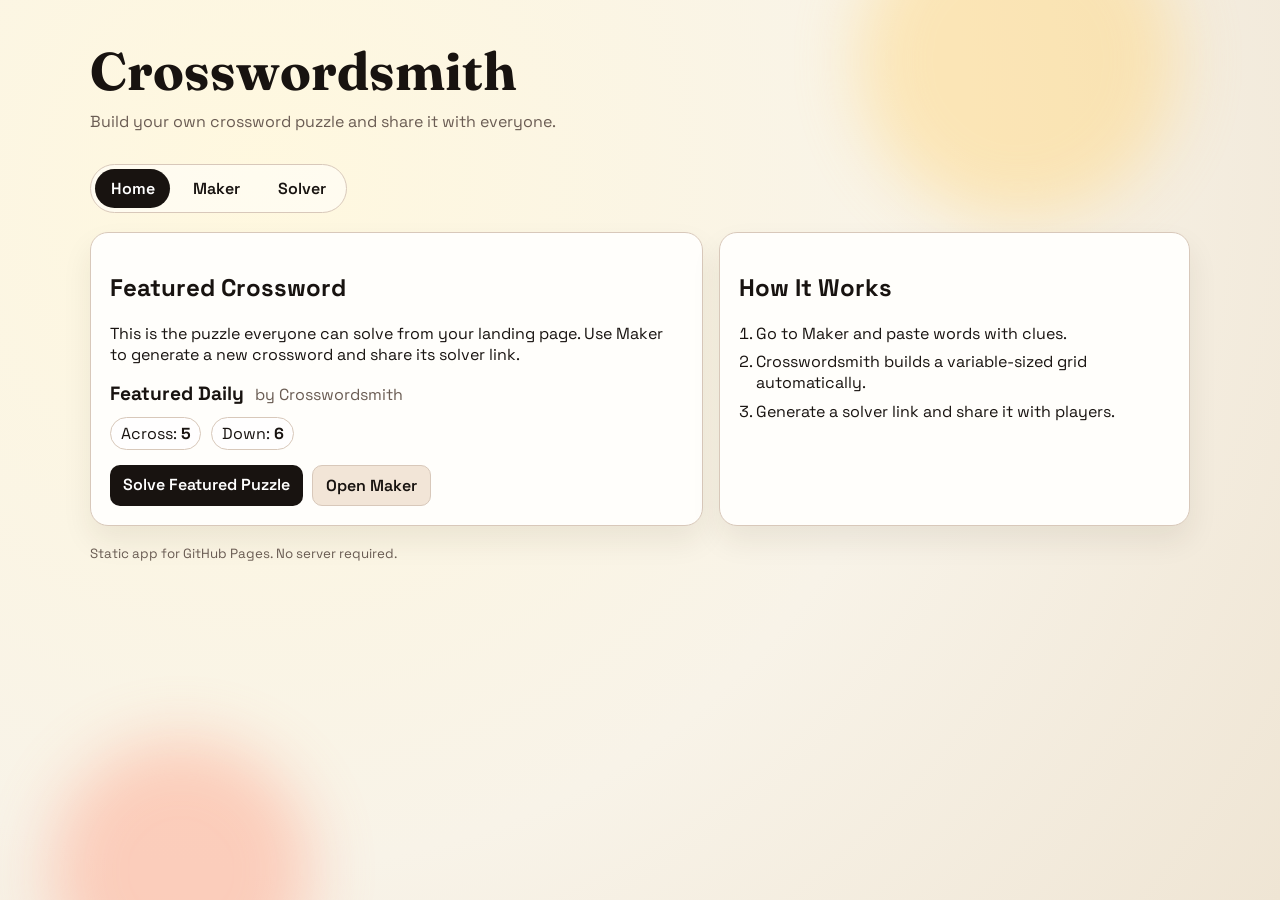
==== index.html @ e9f3e0bb "initial commit" ====
<!doctype html>
<html lang="en">
  <head>
    <meta charset="UTF-8" />
    <meta name="viewport" content="width=device-width, initial-scale=1.0" />
    <title>Crosswordsmith</title>
    <meta
      name="description"
      content="Build custom crosswords and publish a featured puzzle for everyone to solve."
    />
    <link rel="preconnect" href="https://fonts.googleapis.com" />
    <link rel="preconnect" href="https://fonts.gstatic.com" crossorigin />
    <link
      href="https://fonts.googleapis.com/css2?family=Space+Grotesk:wght@400;500;700&family=Fraunces:opsz,wght@9..144,700&display=swap"
      rel="stylesheet"
    />
    <link rel="stylesheet" href="css/styles.css" />
  </head>
  <body>
    <div class="bg-orb orb-a"></div>
    <div class="bg-orb orb-b"></div>

    <header class="site-header">
      <h1>Crosswordsmith</h1>
      <p>Build your own crossword puzzle and share it with everyone.</p>
      <nav class="top-nav" aria-label="Main navigation">
        <a href="index.html" aria-current="page">Home</a>
        <a href="maker.html">Maker</a>
        <a href="solver.html">Solver</a>
      </nav>
    </header>

    <main class="layout home-layout">
      <section class="panel hero-panel">
        <h2>Featured Crossword</h2>
        <p>
          This is the puzzle everyone can solve from your landing page. Use Maker to generate a new
          crossword and share its solver link.
        </p>

        <div class="featured-meta">
          <strong id="home-title">Featured Daily</strong>
          <span id="home-author">by Crosswordsmith</span>
        </div>

        <div class="pill-row">
          <span class="pill">Across: <b id="home-across-count">0</b></span>
          <span class="pill">Down: <b id="home-down-count">0</b></span>
        </div>

        <div class="toolbar">
          <a id="solve-featured-link" class="btn-link" href="solver.html">Solve Featured Puzzle</a>
          <a class="btn-link secondary" href="maker.html">Open Maker</a>
        </div>
      </section>

      <section class="panel">
        <h2>How It Works</h2>
        <ol class="steps-list">
          <li>Go to Maker and paste words with clues.</li>
          <li>Crosswordsmith builds a variable-sized grid automatically.</li>
          <li>Generate a solver link and share it with players.</li>
        </ol>
      </section>
    </main>

    <footer class="site-footer">
      <small>Static app for GitHub Pages. No server required.</small>
    </footer>

    <script type="module" src="js/home.js"></script>
  </body>
</html>
---- css/styles.css ----
:root {
  --bg: #f8f3e8;
  --paper: #fffdf7;
  --ink: #181310;
  --muted: #6a5c53;
  --accent: #d9421b;
  --accent-soft: #ff8f6d;
  --line: #d8c8ba;
  --good: #2a7e3f;
  --bad: #a42020;
  --black: #12100f;
}

a {
  color: inherit;
}

* {
  box-sizing: border-box;
}

body {
  margin: 0;
  min-height: 100vh;
  font-family: "Space Grotesk", sans-serif;
  color: var(--ink);
  background: radial-gradient(circle at 20% 20%, #fff8df 0%, var(--bg) 55%, #efe5d4 100%);
  position: relative;
  overflow-x: hidden;
}

.bg-orb {
  position: fixed;
  border-radius: 999px;
  filter: blur(32px);
  opacity: 0.45;
  pointer-events: none;
  z-index: -1;
  animation: drift 10s ease-in-out infinite alternate;
}

.orb-a {
  width: 320px;
  height: 320px;
  background: #ffd57b;
  top: -100px;
  right: 8%;
}

.orb-b {
  width: 260px;
  height: 260px;
  background: #ff9f85;
  bottom: -100px;
  left: 4%;
  animation-duration: 13s;
}

.site-header,
.layout,
.site-footer {
  width: min(1100px, 92vw);
  margin-inline: auto;
}

.site-header {
  padding: 2.4rem 0 1.2rem;
  animation: rise-in 0.45s ease;
}

.site-header h1 {
  margin: 0;
  font-family: "Fraunces", serif;
  font-size: clamp(2.1rem, 5vw, 3.3rem);
}

.site-header p {
  margin-top: 0.45rem;
  color: var(--muted);
}

.top-nav {
  margin-top: 1rem;
  display: inline-flex;
  gap: 0.5rem;
  background: rgba(255, 255, 255, 0.5);
  border: 1px solid var(--line);
  border-radius: 999px;
  padding: 0.28rem;
}

.top-nav a {
  text-decoration: none;
  border-radius: 999px;
  padding: 0.55rem 0.95rem;
  font-weight: 600;
}

.top-nav a[aria-current="page"] {
  background: var(--ink);
  color: #fff;
}

.layout {
  display: grid;
}

.panel {
  background: color-mix(in srgb, var(--paper), #ffffff 50%);
  border: 1px solid var(--line);
  border-radius: 18px;
  padding: 1.2rem;
  backdrop-filter: blur(5px);
  box-shadow: 0 15px 30px rgba(52, 33, 12, 0.08);
  animation: rise-in 0.4s ease;
}

.meta-grid {
  display: grid;
  grid-template-columns: repeat(4, minmax(120px, 1fr));
  gap: 0.7rem;
}

.maker-meta-grid {
  grid-template-columns: repeat(2, minmax(180px, 1fr));
}

label {
  font-size: 0.9rem;
  display: grid;
  gap: 0.35rem;
}

input,
button,
textarea {
  font: inherit;
}

input,
textarea {
  border: 1px solid var(--line);
  border-radius: 10px;
  padding: 0.5rem 0.6rem;
  background: #fffdf9;
}

.toolbar {
  margin-top: 0.95rem;
  display: flex;
  flex-wrap: wrap;
  gap: 0.6rem;
}

button {
  border: 0;
  border-radius: 10px;
  padding: 0.55rem 0.8rem;
  background: var(--ink);
  color: #fff;
  font-weight: 600;
  cursor: pointer;
}

button:hover {
  transform: translateY(-1px);
}

.hint {
  color: var(--muted);
  margin: 0.85rem 0;
}

.board-wrap {
  overflow: auto;
  border: 1px solid var(--line);
  border-radius: 12px;
  padding: 0.7rem;
  background: #fffefa;
}

.hidden {
  display: none;
}

.crossword-grid {
  display: grid;
  gap: 2px;
  width: fit-content;
  margin: 0 auto;
}

.cell {
  width: 36px;
  height: 36px;
  border: 1px solid #dacbbb;
  background: #fff;
  position: relative;
}

.cell.black {
  background: var(--black);
  border-color: #000;
}

.cell.active-word {
  background: #f6efd9;
}

.cell.active-cell {
  background: #e7d7b4;
  border-color: #be9d6d;
}

.cell-num {
  position: absolute;
  top: 2px;
  left: 3px;
  font-size: 0.58rem;
  color: #5c4d41;
  user-select: none;
}

.cell input {
  width: 100%;
  height: 100%;
  border: 0;
  border-radius: 0;
  text-align: center;
  text-transform: uppercase;
  font-weight: 700;
  font-size: 1rem;
  background: transparent;
  padding: 0;
}

.cell input:focus {
  outline: 2px solid #d7b784;
}

.clues-grid {
  margin-top: 1rem;
  display: grid;
  gap: 1rem;
  grid-template-columns: repeat(2, minmax(220px, 1fr));
}

.clue-list {
  display: grid;
  gap: 0.5rem;
  max-height: 260px;
  overflow: auto;
  padding-right: 0.2rem;
}

.clue-item {
  display: grid;
  grid-template-columns: 40px 1fr;
  align-items: center;
  gap: 0.45rem;
}

.clue-item span {
  font-weight: 700;
}

.share-output {
  margin-top: 0.9rem;
}

.link-input {
  flex: 1 1 260px;
  min-width: 200px;
}

.file-upload-btn {
  display: inline-flex;
  align-items: center;
  justify-content: center;
  border-radius: 10px;
  padding: 0.55rem 0.8rem;
  font-weight: 600;
  cursor: pointer;
  background: #f2e5d7;
  color: var(--ink);
  border: 1px solid var(--line);
}

.saved-drafts-list {
  margin: 0.6rem 0 0;
  padding: 0;
  list-style: none;
  display: grid;
  gap: 0.5rem;
}

.saved-draft-item {
  display: flex;
  align-items: center;
  justify-content: space-between;
  gap: 0.6rem;
  padding: 0.45rem 0.6rem;
  border: 1px solid var(--line);
  border-radius: 10px;
  background: #fffef9;
}

.saved-draft-name {
  font-weight: 600;
  overflow: hidden;
  text-overflow: ellipsis;
  white-space: nowrap;
}

.saved-draft-actions {
  display: flex;
  gap: 0.4rem;
  flex-shrink: 0;
}

.saved-draft-actions button {
  padding: 0.35rem 0.55rem;
  font-size: 0.85rem;
}

.solver-meta {
  display: flex;
  flex-wrap: wrap;
  gap: 0.75rem;
  align-items: baseline;
}

.solver-meta strong {
  font-size: 1.2rem;
}

.solver-meta span {
  color: var(--muted);
}

.solver-clues {
  margin: 0;
  padding-left: 0;
  list-style: none;
  display: grid;
  gap: 0.4rem;
}

.solver-clues li {
  border-radius: 8px;
  padding: 0.15rem 0.35rem;
  transition: background-color 120ms ease, color 120ms ease;
  cursor: pointer;
}

.solver-clues li.active-clue {
  background: #f5ecd8;
  color: #2f2418;
}

.solver-clues li:hover {
  background: #f7f0de;
}

.good {
  color: var(--good);
}

.bad {
  color: var(--bad);
}

.site-footer {
  padding: 1rem 0 2rem;
  color: var(--muted);
}

.word-bank {
  margin-top: 0.8rem;
}

textarea {
  resize: vertical;
}

.input-header-row {
  display: flex;
  justify-content: space-between;
  align-items: center;
  gap: 0.8rem;
}

.input-header-row h3 {
  margin: 0;
  font-size: 1rem;
}

.secondary-btn {
  background: #f2e5d7;
  color: var(--ink);
  border: 1px solid var(--line);
}

.input-hint {
  margin-top: 0.5rem;
  margin-bottom: 0.6rem;
}

.entry-rows {
  border: 1px solid var(--line);
  border-radius: 12px;
  background: #fffef9;
  padding: 0.55rem;
  max-height: 320px;
  overflow-y: auto;
  display: grid;
  gap: 0.55rem;
}

.entry-row {
  display: grid;
  grid-template-columns: minmax(240px, 1fr) minmax(130px, 190px) auto;
  gap: 0.8rem;
  align-items: end;
}

.entry-row label {
  min-width: 0;
}

.entry-row input {
  width: 100%;
}

.entry-answer {
  text-transform: uppercase;
}

.remove-row-btn {
  background: #efe3d5;
  color: var(--ink);
  border: 1px solid var(--line);
  white-space: nowrap;
}

.generation-controls {
  margin-top: 0.9rem;
}

.mode-tabs {
  display: flex;
  gap: 0.5rem;
  margin: 0.9rem 0;
}

.mode-tab-btn {
  background: #f2e5d7;
  color: var(--ink);
  border: 1px solid var(--line);
}

.mode-tab-btn.active {
  background: var(--ink);
  color: #fff;
}

.manual-builder {
  margin-top: 0.6rem;
}

.manual-grid-viewport {
  width: 100%;
  max-width: 640px;
  height: 440px;
  overflow: auto;
  border: 1px solid var(--line);
  border-radius: 12px;
  padding: 0.7rem;
  background: #fffefa repeating-linear-gradient(
      0deg,
      transparent,
      transparent 35px,
      rgba(90, 70, 50, 0.06) 35px,
      rgba(90, 70, 50, 0.06) 36px
    ),
    repeating-linear-gradient(
      90deg,
      transparent,
      transparent 35px,
      rgba(90, 70, 50, 0.06) 35px,
      rgba(90, 70, 50, 0.06) 36px
    );
  margin: 0 auto;
}

/* The manual grid only renders the cells near the current scroll position
   (see renderManualWindow in maker.js) rather than every cell in the
   pannable range, so it uses absolute positioning within an explicitly
   sized canvas instead of the automatic/solver grids' CSS Grid layout. */
#manual-grid {
  position: relative;
  display: block;
}

#manual-grid .cell {
  position: absolute;
}


.crossword-grid.block-mode .cell:not(.black) input {
  cursor: cell;
}

.crossword-grid.block-mode .cell.black {
  cursor: pointer;
}

.manual-clue-item {
  display: grid;
  grid-template-columns: 28px 1fr;
  align-items: center;
  gap: 0.45rem;
}

.manual-clue-item .clue-num {
  font-weight: 700;
  color: var(--muted);
}

.manual-clue-input {
  width: 100%;
}

select {
  border: 1px solid var(--line);
  border-radius: 10px;
  padding: 0.5rem 0.6rem;
  background: #fffdf9;
  font: inherit;
}

.report-box {
  margin-top: 0.9rem;
  border: 1px solid var(--line);
  border-radius: 12px;
  background: #fffaf3;
  padding: 0.75rem;
}

.report-box h3 {
  margin: 0;
}

.report-list {
  margin: 0;
  margin-top: 0.5rem;
  padding-left: 1.1rem;
  display: grid;
  gap: 0.3rem;
}

.home-layout {
  grid-template-columns: 1.3fr 1fr;
  gap: 1rem;
}

.hero-panel {
  animation-delay: 0.06s;
}

.featured-meta {
  display: flex;
  flex-wrap: wrap;
  align-items: baseline;
  gap: 0.7rem;
}

.featured-meta strong {
  font-size: 1.2rem;
}

.featured-meta span {
  color: var(--muted);
}

.pill-row {
  margin-top: 0.7rem;
  display: flex;
  gap: 0.6rem;
  flex-wrap: wrap;
}

.pill {
  border: 1px solid var(--line);
  background: rgba(255, 255, 255, 0.7);
  border-radius: 999px;
  padding: 0.3rem 0.6rem;
}

.btn-link {
  display: inline-flex;
  text-decoration: none;
  border-radius: 10px;
  padding: 0.55rem 0.8rem;
  background: var(--ink);
  color: #fff;
  font-weight: 600;
}

.btn-link.secondary {
  background: #f2e5d7;
  color: var(--ink);
  border: 1px solid var(--line);
}

.steps-list {
  margin: 0;
  padding-left: 1.1rem;
  display: grid;
  gap: 0.45rem;
}

@keyframes rise-in {
  from {
    transform: translateY(8px);
    opacity: 0;
  }
  to {
    transform: translateY(0);
    opacity: 1;
  }
}

@keyframes drift {
  from {
    transform: translateY(0) translateX(0);
  }
  to {
    transform: translateY(12px) translateX(14px);
  }
}

@media (max-width: 860px) {
  .meta-grid {
    grid-template-columns: repeat(2, minmax(120px, 1fr));
  }

  .home-layout {
    grid-template-columns: 1fr;
  }

  .clues-grid {
    grid-template-columns: 1fr;
  }

  .cell {
    width: 32px;
    height: 32px;
  }

  .entry-row {
    grid-template-columns: 1fr;
  }
}
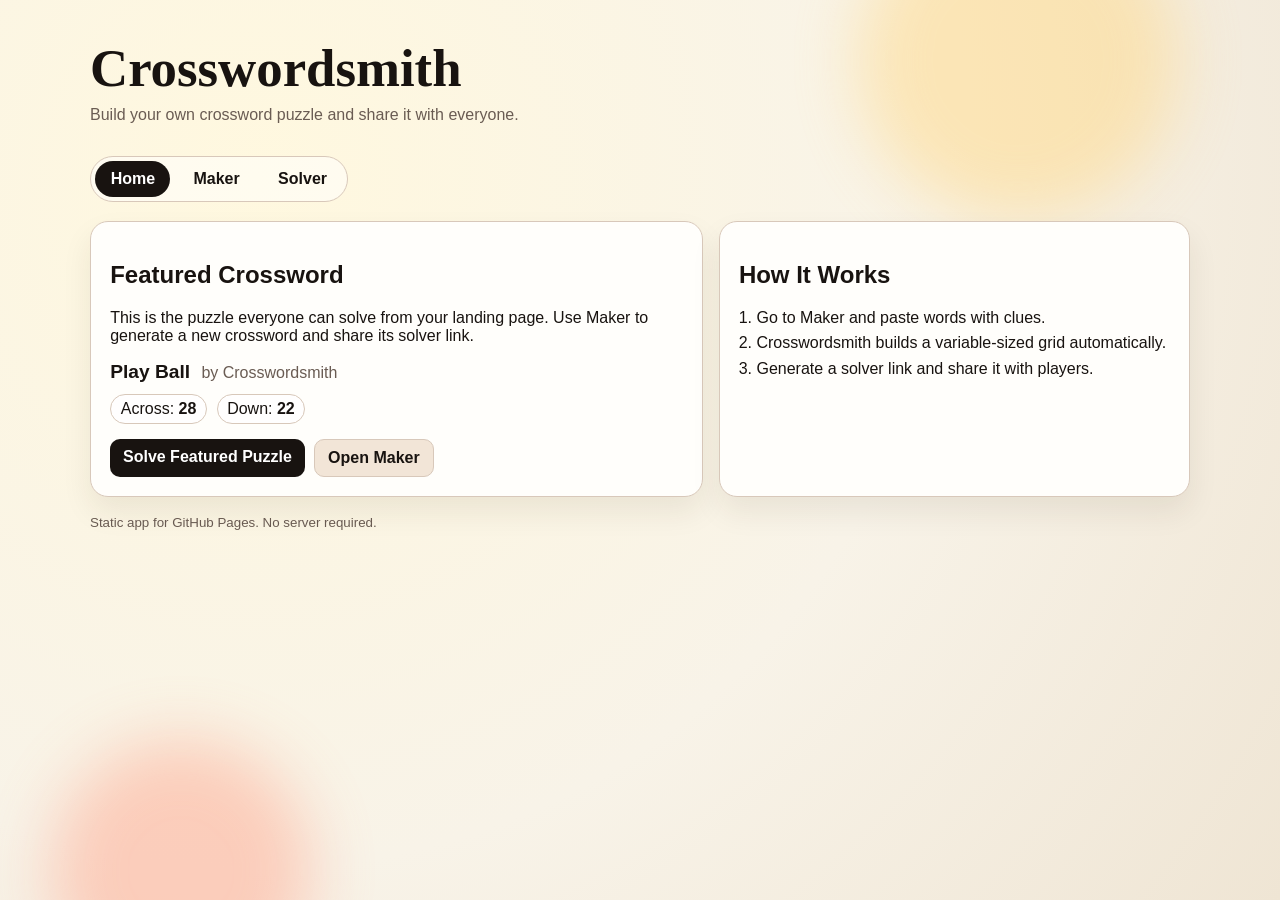
==== commit bde04260: "final pass for security" ====
--- a/index.html
+++ b/index.html
@@ -3,6 +3,11 @@
   <head>
     <meta charset="UTF-8" />
     <meta name="viewport" content="width=device-width, initial-scale=1.0" />
+    <meta name="referrer" content="strict-origin-when-cross-origin" />
+    <meta
+      http-equiv="Content-Security-Policy"
+      content="default-src 'self'; script-src 'self'; style-src 'self' 'unsafe-inline' https://fonts.googleapis.com; font-src https://fonts.gstatic.com; img-src 'self' data:; connect-src 'self'; object-src 'none'; base-uri 'self'; form-action 'self'; frame-src 'none'; manifest-src 'self'"
+    />
     <title>Crosswordsmith</title>
     <meta
       name="description"
--- a/css/styles.css
+++ b/css/styles.css
@@ -105,6 +105,11 @@
   display: grid;
 }
 
+.solver-layout {
+  width: min(1500px, 97vw);
+  gap: 1rem;
+}
+
 .panel {
   background: color-mix(in srgb, var(--paper), #ffffff 50%);
   border: 1px solid var(--line);
@@ -172,11 +177,14 @@
 }
 
 .board-wrap {
+  max-width: 100%;
   overflow: auto;
   border: 1px solid var(--line);
   border-radius: 12px;
   padding: 0.7rem;
   background: #fffefa;
+  overscroll-behavior-x: contain;
+  min-width: 0;
 }
 
 .hidden {
@@ -184,6 +192,7 @@
 }
 
 .crossword-grid {
+  --cell-size: var(--solver-cell-size, 32px);
   display: grid;
   gap: 2px;
   width: fit-content;
@@ -191,8 +200,8 @@
 }
 
 .cell {
-  width: 36px;
-  height: 36px;
+  width: var(--cell-size);
+  height: var(--cell-size);
   border: 1px solid #dacbbb;
   background: #fff;
   position: relative;
@@ -214,9 +223,9 @@
 
 .cell-num {
   position: absolute;
-  top: 2px;
-  left: 3px;
-  font-size: 0.58rem;
+  top: max(1px, calc(var(--cell-size) * 0.06));
+  left: max(2px, calc(var(--cell-size) * 0.09));
+  font-size: clamp(0.42rem, calc(var(--cell-size) * 0.18), 0.58rem);
   color: #5c4d41;
   user-select: none;
 }
@@ -229,7 +238,7 @@
   text-align: center;
   text-transform: uppercase;
   font-weight: 700;
-  font-size: 1rem;
+  font-size: clamp(0.72rem, calc(var(--cell-size) * 0.5), 1rem);
   background: transparent;
   padding: 0;
 }
@@ -239,10 +248,13 @@
 }
 
 .clues-grid {
-  margin-top: 1rem;
   display: grid;
   gap: 1rem;
   grid-template-columns: repeat(2, minmax(220px, 1fr));
+  align-content: start;
+  min-width: 0;
+  grid-column: 2 / 3;
+  grid-row: 1 / span 2;
 }
 
 .clue-list {
@@ -344,6 +356,10 @@
   list-style: none;
   display: grid;
   gap: 0.4rem;
+  max-height: 60vh;
+  max-height: 60dvh;
+  overflow: auto;
+  padding-right: 0.35rem;
 }
 
 .solver-clues li {
@@ -360,6 +376,69 @@
 
 .solver-clues li:hover {
   background: #f7f0de;
+}
+
+.solver-panel {
+  display: grid;
+  gap: 1rem;
+  align-items: start;
+  grid-template-columns: minmax(0, 1.4fr) minmax(320px, 1fr);
+}
+
+.solver-board-toolbar {
+  grid-column: 1 / 2;
+  display: flex;
+  flex-wrap: wrap;
+  justify-content: space-between;
+  align-items: center;
+  gap: 0.7rem;
+}
+
+.solver-board-label {
+  color: var(--muted);
+  font-size: 0.92rem;
+  font-weight: 600;
+}
+
+.solver-zoom-controls {
+  display: inline-flex;
+  align-items: center;
+  gap: 0.5rem;
+  flex-wrap: wrap;
+}
+
+.solver-zoom-controls button {
+  min-width: 3rem;
+}
+
+.zoom-level {
+  min-width: 4ch;
+  font-weight: 700;
+  color: var(--muted);
+  text-align: right;
+}
+
+.solver-scroll-hint {
+  grid-column: 1 / 2;
+  margin: -0.35rem 0 0;
+  color: var(--muted);
+  font-size: 0.9rem;
+  text-align: center;
+}
+
+.solver-panel .board-wrap {
+  grid-column: 1 / 2;
+}
+
+.solver-clue-section {
+  min-width: 0;
+  display: grid;
+  grid-template-rows: auto minmax(0, 1fr);
+  gap: 0.5rem;
+}
+
+.solver-clue-section h3 {
+  margin: 0;
 }
 
 .good {
@@ -653,12 +732,34 @@
     grid-template-columns: 1fr;
   }
 
-  .cell {
-    width: 32px;
-    height: 32px;
+  .crossword-grid {
+    --cell-size: 30px;
+  }
+
+  .solver-board-toolbar {
+    align-items: start;
   }
 
   .entry-row {
     grid-template-columns: 1fr;
   }
 }
+
+@media (max-width: 1180px) {
+  .solver-panel {
+    grid-template-columns: 1fr;
+  }
+
+  .solver-panel .board-wrap,
+  .solver-board-toolbar,
+  .solver-scroll-hint,
+  .clues-grid {
+    grid-column: auto;
+    grid-row: auto;
+  }
+
+  .solver-clues {
+    max-height: 40vh;
+    max-height: 40dvh;
+  }
+}
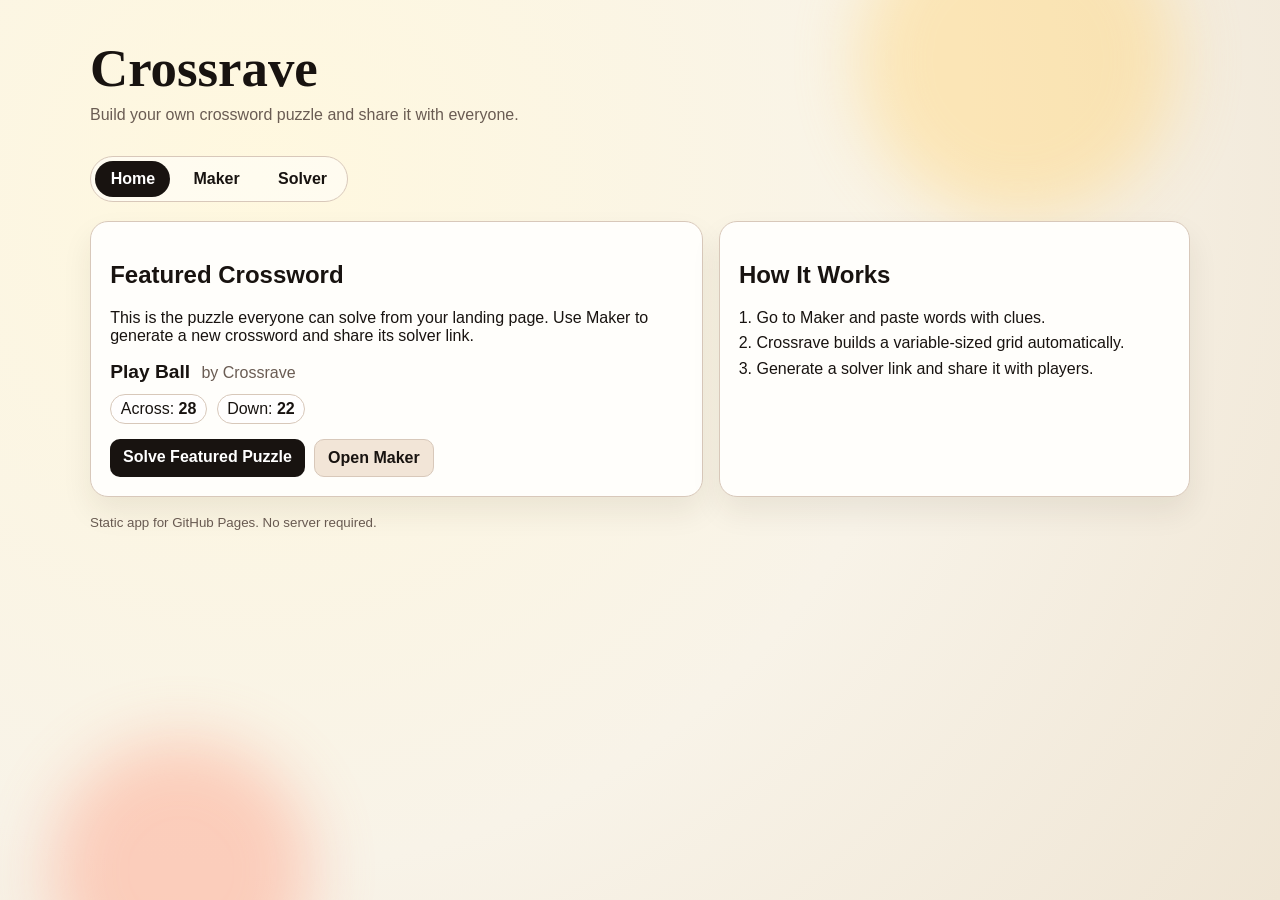
==== commit a6694380: "Rename Crosswordsmith/crosslark to Crossrave" ====
--- a/index.html
+++ b/index.html
@@ -8,7 +8,7 @@
       http-equiv="Content-Security-Policy"
       content="default-src 'self'; script-src 'self'; style-src 'self' 'unsafe-inline' https://fonts.googleapis.com; font-src https://fonts.gstatic.com; img-src 'self' data:; connect-src 'self'; object-src 'none'; base-uri 'self'; form-action 'self'; frame-src 'none'; manifest-src 'self'"
     />
-    <title>Crosswordsmith</title>
+    <title>Crossrave</title>
     <meta
       name="description"
       content="Build custom crosswords and publish a featured puzzle for everyone to solve."
@@ -26,7 +26,7 @@
     <div class="bg-orb orb-b"></div>
 
     <header class="site-header">
-      <h1>Crosswordsmith</h1>
+      <h1>Crossrave</h1>
       <p>Build your own crossword puzzle and share it with everyone.</p>
       <nav class="top-nav" aria-label="Main navigation">
         <a href="index.html" aria-current="page">Home</a>
@@ -45,7 +45,7 @@
 
         <div class="featured-meta">
           <strong id="home-title">Featured Daily</strong>
-          <span id="home-author">by Crosswordsmith</span>
+          <span id="home-author">by Crossrave</span>
         </div>
 
         <div class="pill-row">
@@ -63,7 +63,7 @@
         <h2>How It Works</h2>
         <ol class="steps-list">
           <li>Go to Maker and paste words with clues.</li>
-          <li>Crosswordsmith builds a variable-sized grid automatically.</li>
+          <li>Crossrave builds a variable-sized grid automatically.</li>
           <li>Generate a solver link and share it with players.</li>
         </ol>
       </section>
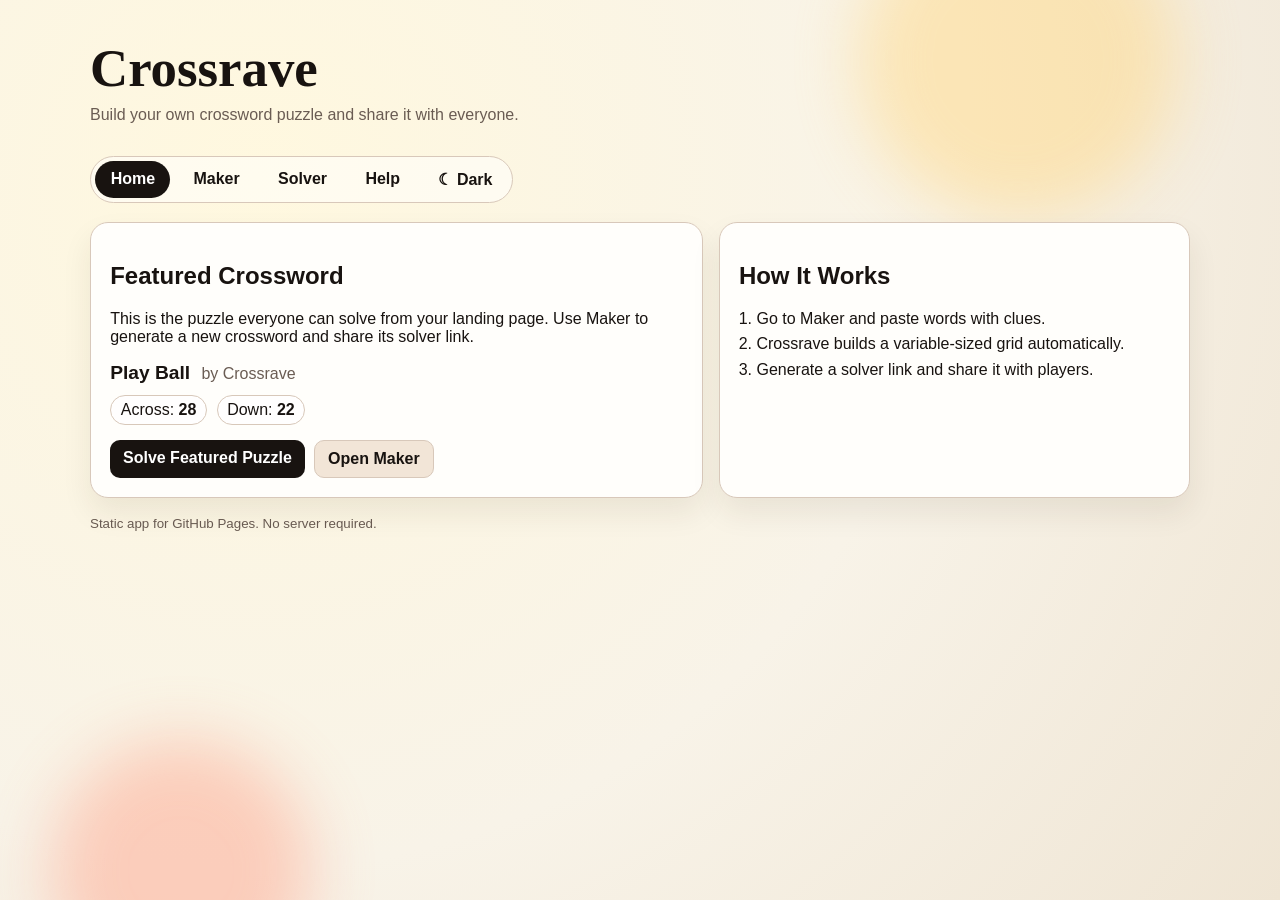
==== commit 95277181: "Implement help guide, print layout, solve timer, completion screen, dark mode (#15 #14 #12 #11 #17)" ====
--- a/index.html
+++ b/index.html
@@ -20,6 +20,7 @@
       rel="stylesheet"
     />
     <link rel="stylesheet" href="css/styles.css" />
+    <script src="js/theme-init.js"></script>
   </head>
   <body>
     <div class="bg-orb orb-a"></div>
@@ -74,5 +75,6 @@
     </footer>
 
     <script type="module" src="js/home.js"></script>
+    <script type="module" src="js/site.js"></script>
   </body>
 </html>
--- a/css/styles.css
+++ b/css/styles.css
@@ -1,7 +1,11 @@
 :root {
+  color-scheme: light;
   --bg: #f8f3e8;
+  --bg-grad-a: #fff8df;
+  --bg-grad-b: #efe5d4;
   --paper: #fffdf7;
   --ink: #181310;
+  --on-ink: #ffffff;
   --muted: #6a5c53;
   --accent: #d9421b;
   --accent-soft: #ff8f6d;
@@ -9,6 +13,69 @@
   --good: #2a7e3f;
   --bad: #a42020;
   --black: #12100f;
+  --black-border: #000000;
+  --orb-a: #ffd57b;
+  --orb-b: #ff9f85;
+  --nav-bg: rgba(255, 255, 255, 0.5);
+  --panel-bg: color-mix(in srgb, var(--paper), #ffffff 50%);
+  --field-bg: #fffdf9;
+  --surface-2: #fffefa;
+  --surface-3: #fffaf3;
+  --secondary-bg: #f2e5d7;
+  --pill-bg: rgba(255, 255, 255, 0.7);
+  --cell-bg: #ffffff;
+  --cell-border: #dacbbb;
+  --cell-num: #5c4d41;
+  --cell-active-word: #f6efd9;
+  --cell-active-cell: #e7d7b4;
+  --cell-active-border: #be9d6d;
+  --focus-ring: #d7b784;
+  --clue-active-bg: #f5ecd8;
+  --clue-active-ink: #2f2418;
+  --clue-hover-bg: #f7f0de;
+  --overlay-backdrop: rgba(24, 19, 16, 0.45);
+}
+
+[data-theme="dark"] {
+  color-scheme: dark;
+  --bg: #17130f;
+  --bg-grad-a: #221b13;
+  --bg-grad-b: #120e0a;
+  --paper: #1e1913;
+  --ink: #f0e9df;
+  --on-ink: #17130f;
+  --muted: #b5a795;
+  --accent: #ff7a52;
+  --accent-soft: #ff8f6d;
+  --line: #4a4136;
+  --good: #7ed99a;
+  --bad: #ff9d9d;
+  --black: #000000;
+  --black-border: #4a4136;
+  --orb-a: #6b5420;
+  --orb-b: #6e3a29;
+  --nav-bg: rgba(0, 0, 0, 0.35);
+  --panel-bg: rgba(34, 28, 21, 0.88);
+  --field-bg: #26201a;
+  --surface-2: #221d16;
+  --surface-3: #262019;
+  --secondary-bg: #3a322a;
+  --pill-bg: rgba(0, 0, 0, 0.3);
+  --cell-bg: #2b251e;
+  --cell-border: #57493c;
+  --cell-num: #cfc2b0;
+  --cell-active-word: #3e3423;
+  --cell-active-cell: #5b4a29;
+  --cell-active-border: #b3945e;
+  --focus-ring: #d7b784;
+  --clue-active-bg: #443a28;
+  --clue-active-ink: #f4ecdd;
+  --clue-hover-bg: #322b21;
+  --overlay-backdrop: rgba(0, 0, 0, 0.6);
+}
+
+[data-theme="dark"] .bg-orb {
+  opacity: 0.2;
 }
 
 a {
@@ -24,7 +91,7 @@
   min-height: 100vh;
   font-family: "Space Grotesk", sans-serif;
   color: var(--ink);
-  background: radial-gradient(circle at 20% 20%, #fff8df 0%, var(--bg) 55%, #efe5d4 100%);
+  background: radial-gradient(circle at 20% 20%, var(--bg-grad-a) 0%, var(--bg) 55%, var(--bg-grad-b) 100%);
   position: relative;
   overflow-x: hidden;
 }
@@ -42,7 +109,7 @@
 .orb-a {
   width: 320px;
   height: 320px;
-  background: #ffd57b;
+  background: var(--orb-a);
   top: -100px;
   right: 8%;
 }
@@ -50,7 +117,7 @@
 .orb-b {
   width: 260px;
   height: 260px;
-  background: #ff9f85;
+  background: var(--orb-b);
   bottom: -100px;
   left: 4%;
   animation-duration: 13s;
@@ -83,7 +150,7 @@
   margin-top: 1rem;
   display: inline-flex;
   gap: 0.5rem;
-  background: rgba(255, 255, 255, 0.5);
+  background: var(--nav-bg);
   border: 1px solid var(--line);
   border-radius: 999px;
   padding: 0.28rem;
@@ -98,7 +165,22 @@
 
 .top-nav a[aria-current="page"] {
   background: var(--ink);
-  color: #fff;
+  color: var(--on-ink);
+}
+
+.top-nav .nav-btn {
+  background: transparent;
+  color: inherit;
+  border: 0;
+  border-radius: 999px;
+  padding: 0.55rem 0.95rem;
+  font-weight: 600;
+  cursor: pointer;
+}
+
+.top-nav .nav-btn:hover {
+  background: color-mix(in srgb, var(--ink), transparent 88%);
+  transform: none;
 }
 
 .layout {
@@ -111,7 +193,7 @@
 }
 
 .panel {
-  background: color-mix(in srgb, var(--paper), #ffffff 50%);
+  background: var(--panel-bg);
   border: 1px solid var(--line);
   border-radius: 18px;
   padding: 1.2rem;
@@ -147,7 +229,8 @@
   border: 1px solid var(--line);
   border-radius: 10px;
   padding: 0.5rem 0.6rem;
-  background: #fffdf9;
+  background: var(--field-bg);
+  color: var(--ink);
 }
 
 .toolbar {
@@ -162,7 +245,7 @@
   border-radius: 10px;
   padding: 0.55rem 0.8rem;
   background: var(--ink);
-  color: #fff;
+  color: var(--on-ink);
   font-weight: 600;
   cursor: pointer;
 }
@@ -177,12 +260,13 @@
 }
 
 .board-wrap {
+  position: relative;
   max-width: 100%;
   overflow: auto;
   border: 1px solid var(--line);
   border-radius: 12px;
   padding: 0.7rem;
-  background: #fffefa;
+  background: var(--surface-2);
   overscroll-behavior-x: contain;
   min-width: 0;
 }
@@ -202,23 +286,23 @@
 .cell {
   width: var(--cell-size);
   height: var(--cell-size);
-  border: 1px solid #dacbbb;
-  background: #fff;
+  border: 1px solid var(--cell-border);
+  background: var(--cell-bg);
   position: relative;
 }
 
 .cell.black {
   background: var(--black);
-  border-color: #000;
+  border-color: var(--black-border);
 }
 
 .cell.active-word {
-  background: #f6efd9;
+  background: var(--cell-active-word);
 }
 
 .cell.active-cell {
-  background: #e7d7b4;
-  border-color: #be9d6d;
+  background: var(--cell-active-cell);
+  border-color: var(--cell-active-border);
 }
 
 .cell-num {
@@ -226,7 +310,7 @@
   top: max(1px, calc(var(--cell-size) * 0.06));
   left: max(2px, calc(var(--cell-size) * 0.09));
   font-size: clamp(0.42rem, calc(var(--cell-size) * 0.18), 0.58rem);
-  color: #5c4d41;
+  color: var(--cell-num);
   user-select: none;
 }
 
@@ -240,11 +324,12 @@
   font-weight: 700;
   font-size: clamp(0.72rem, calc(var(--cell-size) * 0.5), 1rem);
   background: transparent;
+  color: var(--ink);
   padding: 0;
 }
 
 .cell input:focus {
-  outline: 2px solid #d7b784;
+  outline: 2px solid var(--focus-ring);
 }
 
 .clues-grid {
@@ -293,7 +378,7 @@
   padding: 0.55rem 0.8rem;
   font-weight: 600;
   cursor: pointer;
-  background: #f2e5d7;
+  background: var(--secondary-bg);
   color: var(--ink);
   border: 1px solid var(--line);
 }
@@ -314,7 +399,7 @@
   padding: 0.45rem 0.6rem;
   border: 1px solid var(--line);
   border-radius: 10px;
-  background: #fffef9;
+  background: var(--surface-2);
 }
 
 .saved-draft-name {
@@ -370,12 +455,12 @@
 }
 
 .solver-clues li.active-clue {
-  background: #f5ecd8;
-  color: #2f2418;
+  background: var(--clue-active-bg);
+  color: var(--clue-active-ink);
 }
 
 .solver-clues li:hover {
-  background: #f7f0de;
+  background: var(--clue-hover-bg);
 }
 
 .solver-panel {
@@ -475,7 +560,7 @@
 }
 
 .secondary-btn {
-  background: #f2e5d7;
+  background: var(--secondary-bg);
   color: var(--ink);
   border: 1px solid var(--line);
 }
@@ -488,7 +573,7 @@
 .entry-rows {
   border: 1px solid var(--line);
   border-radius: 12px;
-  background: #fffef9;
+  background: var(--surface-2);
   padding: 0.55rem;
   max-height: 320px;
   overflow-y: auto;
@@ -516,7 +601,7 @@
 }
 
 .remove-row-btn {
-  background: #efe3d5;
+  background: var(--secondary-bg);
   color: var(--ink);
   border: 1px solid var(--line);
   white-space: nowrap;
@@ -533,14 +618,14 @@
 }
 
 .mode-tab-btn {
-  background: #f2e5d7;
+  background: var(--secondary-bg);
   color: var(--ink);
   border: 1px solid var(--line);
 }
 
 .mode-tab-btn.active {
   background: var(--ink);
-  color: #fff;
+  color: var(--on-ink);
 }
 
 .manual-builder {
@@ -555,7 +640,7 @@
   border: 1px solid var(--line);
   border-radius: 12px;
   padding: 0.7rem;
-  background: #fffefa repeating-linear-gradient(
+  background: var(--surface-2) repeating-linear-gradient(
       0deg,
       transparent,
       transparent 35px,
@@ -614,7 +699,8 @@
   border: 1px solid var(--line);
   border-radius: 10px;
   padding: 0.5rem 0.6rem;
-  background: #fffdf9;
+  background: var(--field-bg);
+  color: var(--ink);
   font: inherit;
 }
 
@@ -622,7 +708,7 @@
   margin-top: 0.9rem;
   border: 1px solid var(--line);
   border-radius: 12px;
-  background: #fffaf3;
+  background: var(--surface-3);
   padding: 0.75rem;
 }
 
@@ -671,7 +757,7 @@
 
 .pill {
   border: 1px solid var(--line);
-  background: rgba(255, 255, 255, 0.7);
+  background: var(--pill-bg);
   border-radius: 999px;
   padding: 0.3rem 0.6rem;
 }
@@ -682,12 +768,12 @@
   border-radius: 10px;
   padding: 0.55rem 0.8rem;
   background: var(--ink);
-  color: #fff;
+  color: var(--on-ink);
   font-weight: 600;
 }
 
 .btn-link.secondary {
-  background: #f2e5d7;
+  background: var(--secondary-bg);
   color: var(--ink);
   border: 1px solid var(--line);
 }
@@ -763,3 +849,200 @@
     max-height: 40dvh;
   }
 }
+
+/* --- Solve timer & pause --------------------------------------------------- */
+
+.solver-timer-controls {
+  display: inline-flex;
+  align-items: center;
+  gap: 0.6rem;
+}
+
+.solve-timer {
+  font-weight: 700;
+  font-variant-numeric: tabular-nums;
+  font-size: 1.05rem;
+  min-width: 4.5ch;
+}
+
+.pause-overlay {
+  position: absolute;
+  inset: 0;
+  z-index: 2;
+  display: grid;
+  place-content: center;
+  gap: 0.7rem;
+  text-align: center;
+  background: var(--surface-2);
+  border-radius: 12px;
+}
+
+.pause-overlay.hidden {
+  display: none;
+}
+
+.pause-overlay p {
+  margin: 0;
+  font-weight: 700;
+  font-size: 1.1rem;
+}
+
+.grid-paused {
+  visibility: hidden;
+}
+
+/* --- Shared dialogs (help, completion) ------------------------------------- */
+
+.site-dialog {
+  border: 1px solid var(--line);
+  border-radius: 16px;
+  background: var(--panel-bg);
+  color: var(--ink);
+  padding: 1.4rem;
+  width: min(580px, 92vw);
+  max-height: 85vh;
+  overflow: auto;
+  box-shadow: 0 18px 40px rgba(0, 0, 0, 0.25);
+}
+
+.site-dialog::backdrop {
+  background: var(--overlay-backdrop);
+}
+
+.site-dialog h2 {
+  margin-top: 0;
+  font-family: "Fraunces", serif;
+}
+
+.site-dialog h3 {
+  margin: 1rem 0 0.4rem;
+}
+
+.site-dialog ul {
+  margin: 0.35rem 0 0.6rem;
+  padding-left: 1.2rem;
+  display: grid;
+  gap: 0.45rem;
+}
+
+.site-dialog kbd {
+  border: 1px solid var(--line);
+  border-radius: 5px;
+  padding: 0 0.3rem;
+  background: var(--surface-2);
+  font-size: 0.85em;
+  font-family: inherit;
+}
+
+.dialog-actions {
+  margin-top: 1rem;
+  display: flex;
+  justify-content: flex-end;
+}
+
+/* --- Print ------------------------------------------------------------------ */
+
+@media print {
+  body {
+    background: #fff;
+    color: #000;
+    overflow: visible;
+  }
+
+  .bg-orb,
+  .top-nav,
+  .site-footer,
+  .toolbar,
+  .share-output,
+  .solver-board-toolbar,
+  .solver-scroll-hint,
+  .pause-overlay,
+  .site-dialog,
+  button {
+    display: none !important;
+  }
+
+  .site-header,
+  .layout {
+    width: 100%;
+  }
+
+  .site-header {
+    padding: 0 0 0.5rem;
+  }
+
+  .panel {
+    border: 0;
+    box-shadow: none;
+    backdrop-filter: none;
+    background: none;
+    padding: 0;
+    animation: none;
+    color: #000;
+  }
+
+  .solver-panel {
+    display: block;
+  }
+
+  .board-wrap {
+    border: 0;
+    padding: 0;
+    background: none;
+    overflow: visible;
+  }
+
+  .crossword-grid {
+    /* Fit any reasonable puzzle on one letter/A4 sheet: cap cell size and
+       scale down by column/row count (accounting for the 2px cell gaps).
+       --grid-cols/--grid-rows are set by solver.js when the grid is drawn. */
+    --cell-size: min(
+      9mm,
+      calc((170mm - (var(--grid-cols, 15) - 1) * 2px) / var(--grid-cols, 15)),
+      calc((175mm - (var(--grid-rows, 15) - 1) * 2px) / var(--grid-rows, 15))
+    );
+    visibility: visible;
+  }
+
+  .cell {
+    border: 1px solid #444;
+    background: #fff;
+  }
+
+  .cell.black {
+    background: #000 !important;
+    border-color: #000;
+    -webkit-print-color-adjust: exact;
+    print-color-adjust: exact;
+  }
+
+  .cell-num {
+    color: #000;
+  }
+
+  /* Print a blank grid regardless of on-screen progress. */
+  .cell input {
+    color: transparent !important;
+  }
+
+  .clues-grid {
+    display: grid;
+    grid-template-columns: 1fr 1fr;
+    gap: 1rem;
+    margin-top: 0.8rem;
+    grid-column: auto;
+    grid-row: auto;
+  }
+
+  .solver-clues {
+    max-height: none;
+    overflow: visible;
+    font-size: 0.85rem;
+  }
+
+  .solver-clues li.active-clue,
+  .solver-clues li:hover {
+    background: none;
+    color: inherit;
+  }
+}
